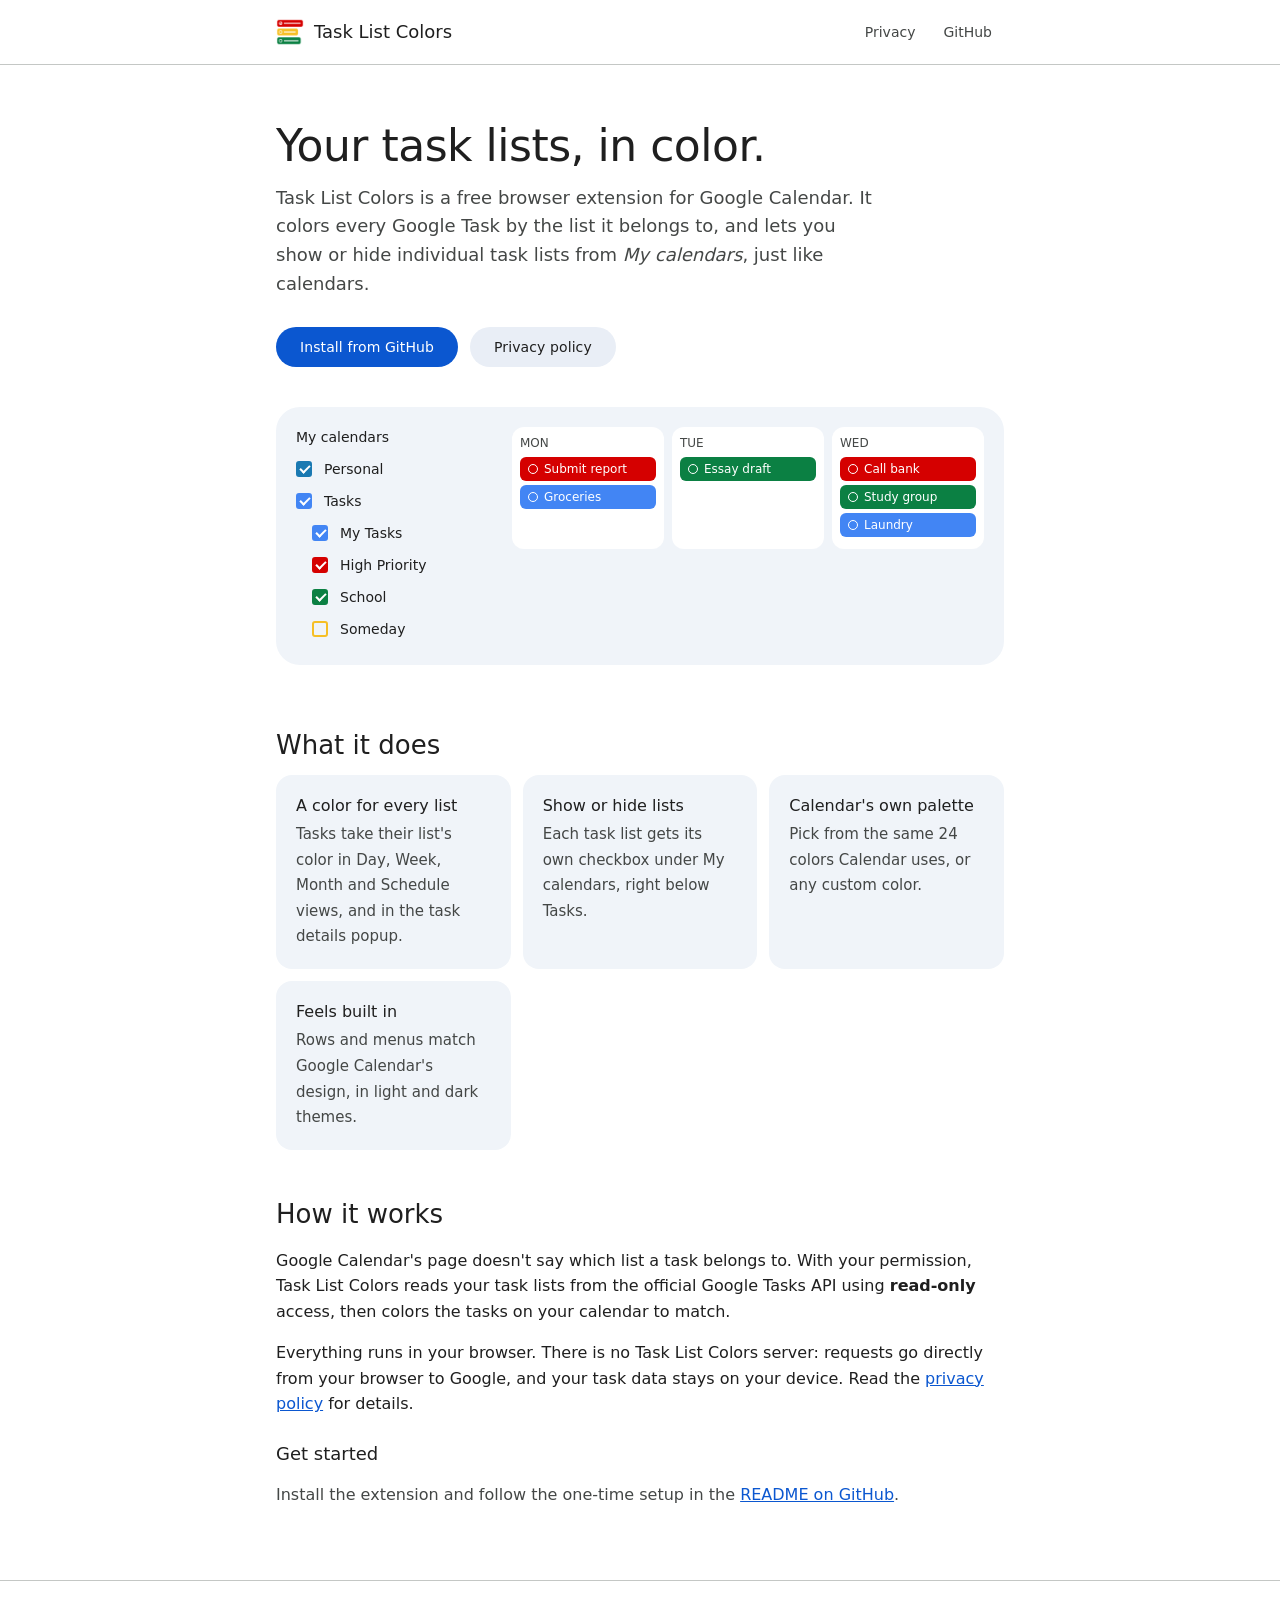
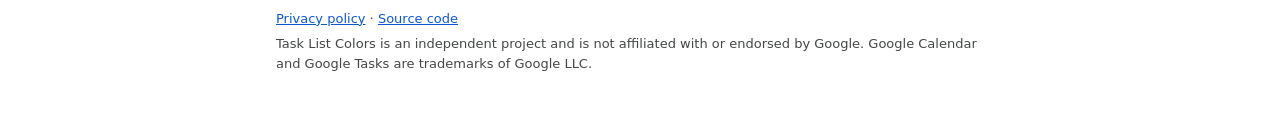
==== docs/index.html @ 7d0d6f8f "Task List Colors for Google Calendar Chrome extension that colors Google Tasks in Google Calendar by" ====
<!doctype html>
<html lang="en">
<head>
  <meta charset="utf-8">
  <meta name="viewport" content="width=device-width, initial-scale=1">
  <title>Task List Colors for Google Calendar</title>
  <meta name="description" content="A browser extension that colors Google Tasks in Google Calendar by task list, and lets you show or hide each list from My calendars.">
  <link rel="icon" href="icon.png">
  <link rel="stylesheet" href="style.css">
</head>
<body>
  <header class="site-header">
    <div class="wrap">
      <a class="brand" href="./"><img src="icon.png" alt="" width="28" height="28">Task List Colors</a>
      <nav class="site-nav" aria-label="Site">
        <a href="privacy.html">Privacy</a>
        <a href="https://github.com/Psychemm/TaskPlus">GitHub</a>
      </nav>
    </div>
  </header>

  <main class="wrap">
    <section class="hero">
      <h1>Your task lists, in color.</h1>
      <p class="lede">
        Task List Colors is a free browser extension for Google Calendar. It colors every Google Task by the list it
        belongs to, and lets you show or hide individual task lists from <em>My calendars</em>, just like calendars.
      </p>
      <div class="buttons">
        <a class="btn btn--filled" href="https://github.com/Psychemm/TaskPlus#install">Install from GitHub</a>
        <a class="btn btn--tonal" href="privacy.html">Privacy policy</a>
      </div>

      <div class="preview" role="img" aria-label="Illustration: task lists with colored checkboxes under My calendars, next to calendar days with tasks colored by list">
        <div class="preview__side" aria-hidden="true">
          <h2>My calendars</h2>
          <div class="cal-row"><span class="box" style="--c:#1A79B2"></span>Personal</div>
          <div class="cal-row"><span class="box" style="--c:#4285F4"></span>Tasks</div>
          <div class="cal-row cal-row--sub"><span class="box" style="--c:#4285F4"></span>My Tasks</div>
          <div class="cal-row cal-row--sub"><span class="box" style="--c:#D50000"></span>High Priority</div>
          <div class="cal-row cal-row--sub"><span class="box" style="--c:#0B8043"></span>School</div>
          <div class="cal-row cal-row--sub"><span class="box box--off" style="--c:#F6BF26"></span>Someday</div>
        </div>
        <div class="preview__grid" aria-hidden="true">
          <div class="day">
            <div class="day__label">Mon</div>
            <div class="chip" style="--c:#D50000">Submit report</div>
            <div class="chip" style="--c:#4285F4">Groceries</div>
          </div>
          <div class="day">
            <div class="day__label">Tue</div>
            <div class="chip" style="--c:#0B8043">Essay draft</div>
          </div>
          <div class="day">
            <div class="day__label">Wed</div>
            <div class="chip" style="--c:#D50000">Call bank</div>
            <div class="chip" style="--c:#0B8043">Study group</div>
            <div class="chip" style="--c:#4285F4">Laundry</div>
          </div>
        </div>
      </div>
    </section>

    <section aria-labelledby="features">
      <h2 id="features">What it does</h2>
      <ul class="features">
        <li><strong>A color for every list</strong><span>Tasks take their list's color in Day, Week, Month and Schedule views, and in the task details popup.</span></li>
        <li><strong>Show or hide lists</strong><span>Each task list gets its own checkbox under My calendars, right below Tasks.</span></li>
        <li><strong>Calendar's own palette</strong><span>Pick from the same 24 colors Calendar uses, or any custom color.</span></li>
        <li><strong>Feels built in</strong><span>Rows and menus match Google Calendar's design, in light and dark themes.</span></li>
      </ul>
    </section>

    <section aria-labelledby="how">
      <h2 id="how">How it works</h2>
      <p>
        Google Calendar's page doesn't say which list a task belongs to. With your permission, Task List Colors reads
        your task lists from the official Google Tasks API using <strong>read-only</strong> access, then colors the tasks
        on your calendar to match.
      </p>
      <p>
        Everything runs in your browser. There is no Task List Colors server: requests go directly from your browser to
        Google, and your task data stays on your device. Read the <a href="privacy.html">privacy policy</a> for details.
      </p>
      <h3>Get started</h3>
      <p class="muted">
        Install the extension and follow the one-time setup in the
        <a href="https://github.com/Psychemm/TaskPlus#readme">README on GitHub</a>.
      </p>
    </section>
  </main>

  <footer class="site-footer">
    <div class="wrap">
      <p><a href="privacy.html">Privacy policy</a> · <a href="https://github.com/Psychemm/TaskPlus">Source code</a></p>
      <p>Task List Colors is an independent project and is not affiliated with or endorsed by Google. Google Calendar and Google Tasks are trademarks of Google LLC.</p>
    </div>
  </footer>
</body>
</html>
---- docs/style.css ----
:root {
  color-scheme: light dark;
  --surface: #ffffff;
  --surface-container: #f0f4f9;
  --surface-container-high: #e9eef6;
  --on-surface: #1f1f1f;
  --on-surface-variant: #444746;
  --outline-variant: #c4c7c5;
  --primary: #0b57d0;
  --on-primary: #ffffff;
  --font: "Google Sans Text", "Google Sans", Roboto, "Segoe UI", system-ui, -apple-system, sans-serif;
  --font-display: "Google Sans", "Google Sans Text", Roboto, "Segoe UI", system-ui, -apple-system, sans-serif;
}

@media (prefers-color-scheme: dark) {
  :root {
    --surface: #131314;
    --surface-container: #1e1f20;
    --surface-container-high: #282a2c;
    --on-surface: #e3e3e3;
    --on-surface-variant: #c4c7c5;
    --outline-variant: #444746;
    --primary: #a8c7fa;
    --on-primary: #062e6f;
  }
}

* {
  box-sizing: border-box;
}

html {
  -webkit-text-size-adjust: 100%;
}

body {
  margin: 0;
  background: var(--surface);
  color: var(--on-surface);
  font: 400 16px/1.6 var(--font);
}

a {
  color: var(--primary);
}

a:focus-visible {
  outline: 2px solid var(--primary);
  outline-offset: 2px;
  border-radius: 2px;
}

.wrap {
  max-width: 760px;
  margin: 0 auto;
  padding: 0 16px;
}

/* Header */

.site-header {
  border-bottom: 1px solid var(--outline-variant);
}

.site-header .wrap {
  display: flex;
  align-items: center;
  gap: 12px;
  min-height: 64px;
}

.brand {
  display: flex;
  align-items: center;
  gap: 10px;
  color: inherit;
  font: 500 18px/1 var(--font-display);
  text-decoration: none;
}

.site-nav {
  display: flex;
  gap: 4px;
  margin-left: auto;
}

.site-nav a {
  padding: 8px 12px;
  border-radius: 20px;
  color: var(--on-surface-variant);
  font: 500 14px/20px var(--font-display);
  text-decoration: none;
}

.site-nav a:hover {
  background: var(--surface-container);
  color: var(--on-surface);
}

/* Hero */

.hero {
  padding: 56px 0 32px;
}

.hero h1 {
  margin: 0 0 12px;
  font: 400 clamp(32px, 6vw, 44px)/1.15 var(--font-display);
  letter-spacing: -0.5px;
}

.lede {
  max-width: 600px;
  margin: 0 0 28px;
  color: var(--on-surface-variant);
  font-size: 18px;
}

.buttons {
  display: flex;
  flex-wrap: wrap;
  gap: 12px;
}

.btn {
  display: inline-flex;
  align-items: center;
  height: 40px;
  padding: 0 24px;
  border-radius: 20px;
  font: 500 14px/20px var(--font-display);
  letter-spacing: 0.1px;
  text-decoration: none;
}

.btn--filled {
  background: var(--primary);
  color: var(--on-primary);
}

.btn--tonal {
  background: var(--surface-container-high);
  color: var(--on-surface);
}

/* Preview illustration */

.preview {
  display: grid;
  grid-template-columns: 200px 1fr;
  gap: 16px;
  margin: 40px 0 8px;
  padding: 20px;
  border-radius: 24px;
  background: var(--surface-container);
}

.preview__side h2 {
  margin: 0 0 6px;
  font: 500 14px/20px var(--font-display);
}

.cal-row {
  display: flex;
  align-items: center;
  gap: 12px;
  height: 32px;
  font-size: 14px;
}

.cal-row--sub {
  padding-left: 16px;
}

.box {
  flex: none;
  width: 16px;
  height: 16px;
  border: 2px solid var(--c);
  border-radius: 3px;
  background: var(--c);
  position: relative;
}

.box::after {
  content: "";
  position: absolute;
  left: 3.5px;
  top: 0.5px;
  width: 4px;
  height: 8px;
  border: solid #fff;
  border-width: 0 2px 2px 0;
  transform: rotate(45deg);
}

.box--off {
  background: transparent;
}

.box--off::after {
  display: none;
}

.preview__grid {
  display: grid;
  grid-template-columns: repeat(3, 1fr);
  gap: 8px;
  align-content: start;
}

.day {
  min-height: 120px;
  padding: 8px;
  border-radius: 12px;
  background: var(--surface);
}

.day__label {
  margin-bottom: 6px;
  color: var(--on-surface-variant);
  font: 500 12px/16px var(--font-display);
  text-transform: uppercase;
}

.chip {
  display: flex;
  align-items: center;
  gap: 6px;
  margin-bottom: 4px;
  padding: 2px 8px;
  overflow: hidden;
  border-radius: 6px;
  background: var(--c);
  color: var(--t, #fff);
  font: 500 12px/20px var(--font);
  white-space: nowrap;
  text-overflow: ellipsis;
}

.chip::before {
  content: "";
  flex: none;
  width: 8px;
  height: 8px;
  border: 1.5px solid currentColor;
  border-radius: 50%;
}

@media (max-width: 600px) {
  .preview {
    grid-template-columns: 1fr;
  }

  .preview__grid {
    grid-template-columns: repeat(2, 1fr);
  }

  .preview__grid .day:nth-child(3) {
    display: none;
  }
}

/* Content */

main section {
  padding: 24px 0;
}

h2 {
  margin: 0 0 12px;
  font: 400 26px/1.3 var(--font-display);
}

h3 {
  margin: 24px 0 8px;
  font: 500 18px/1.4 var(--font-display);
}

.features {
  display: grid;
  grid-template-columns: repeat(auto-fit, minmax(220px, 1fr));
  gap: 12px;
  margin: 0;
  padding: 0;
  list-style: none;
}

.features li {
  padding: 20px;
  border-radius: 16px;
  background: var(--surface-container);
}

.features strong {
  display: block;
  margin-bottom: 4px;
  font: 500 16px/1.4 var(--font-display);
}

.features span {
  color: var(--on-surface-variant);
  font-size: 15px;
}

.muted {
  color: var(--on-surface-variant);
}

code {
  padding: 1px 6px;
  border-radius: 6px;
  background: var(--surface-container);
  font: 14px/1.5 ui-monospace, "Cascadia Mono", Consolas, monospace;
  overflow-wrap: anywhere;
}

/* Policy page */

.policy {
  padding: 40px 0 24px;
}

.policy h1 {
  margin: 0 0 4px;
  font: 400 clamp(28px, 5vw, 36px)/1.2 var(--font-display);
}

.policy ul {
  padding-left: 22px;
}

.policy li {
  margin-bottom: 6px;
}

.callout {
  margin: 16px 0;
  padding: 16px 20px;
  border-radius: 16px;
  background: var(--surface-container);
}

/* Footer */

.site-footer {
  margin-top: 32px;
  padding: 24px 0 40px;
  border-top: 1px solid var(--outline-variant);
  color: var(--on-surface-variant);
  font-size: 13px;
}

.site-footer p {
  margin: 4px 0;
}
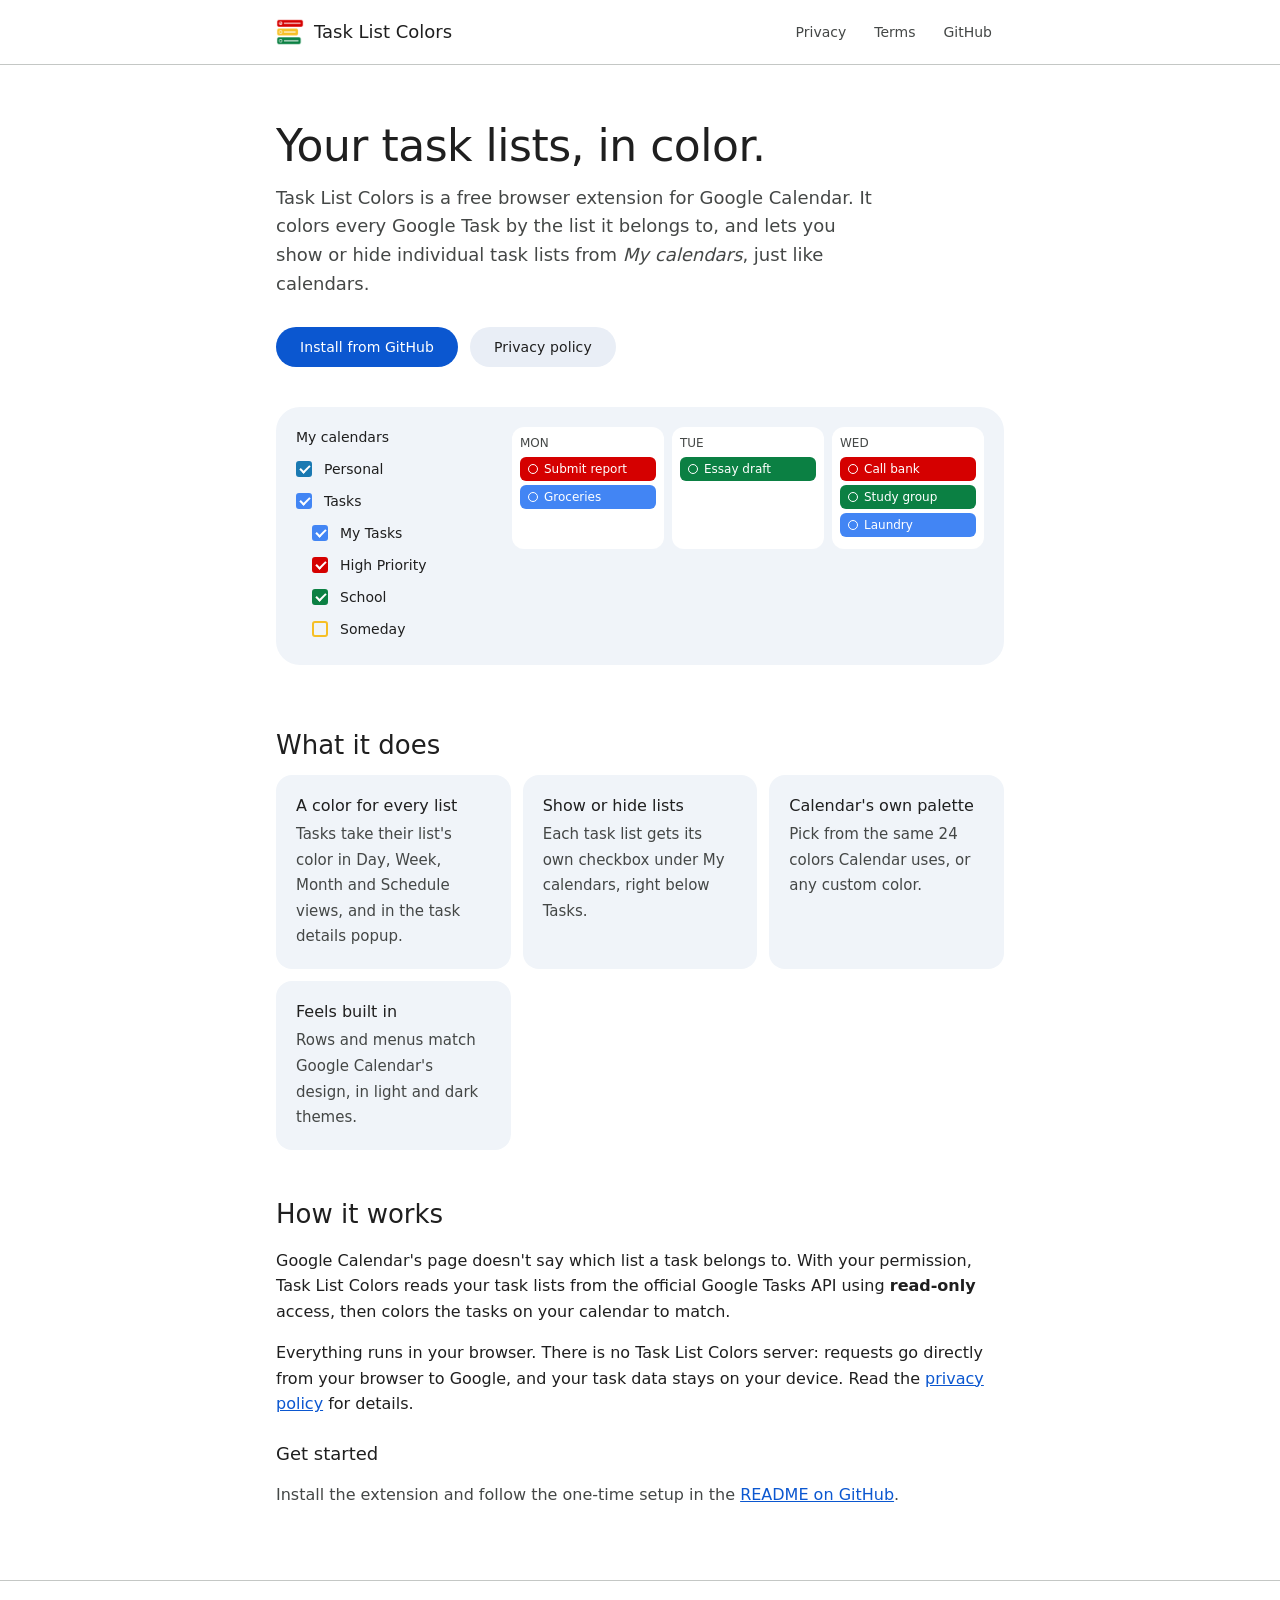
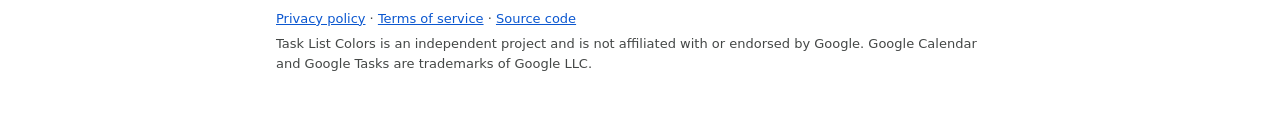
==== commit 3ca60d5e: "Add terms of service page Google's OAuth branding page asks for a terms of service link, so the site" ====
--- a/docs/index.html
+++ b/docs/index.html
@@ -14,6 +14,7 @@
       <a class="brand" href="./"><img src="icon.png" alt="" width="28" height="28">Task List Colors</a>
       <nav class="site-nav" aria-label="Site">
         <a href="privacy.html">Privacy</a>
+        <a href="terms.html">Terms</a>
         <a href="https://github.com/Psychemm/TaskPlus">GitHub</a>
       </nav>
     </div>
@@ -92,7 +93,7 @@
 
   <footer class="site-footer">
     <div class="wrap">
-      <p><a href="privacy.html">Privacy policy</a> · <a href="https://github.com/Psychemm/TaskPlus">Source code</a></p>
+      <p><a href="privacy.html">Privacy policy</a> · <a href="terms.html">Terms of service</a> · <a href="https://github.com/Psychemm/TaskPlus">Source code</a></p>
       <p>Task List Colors is an independent project and is not affiliated with or endorsed by Google. Google Calendar and Google Tasks are trademarks of Google LLC.</p>
     </div>
   </footer>
